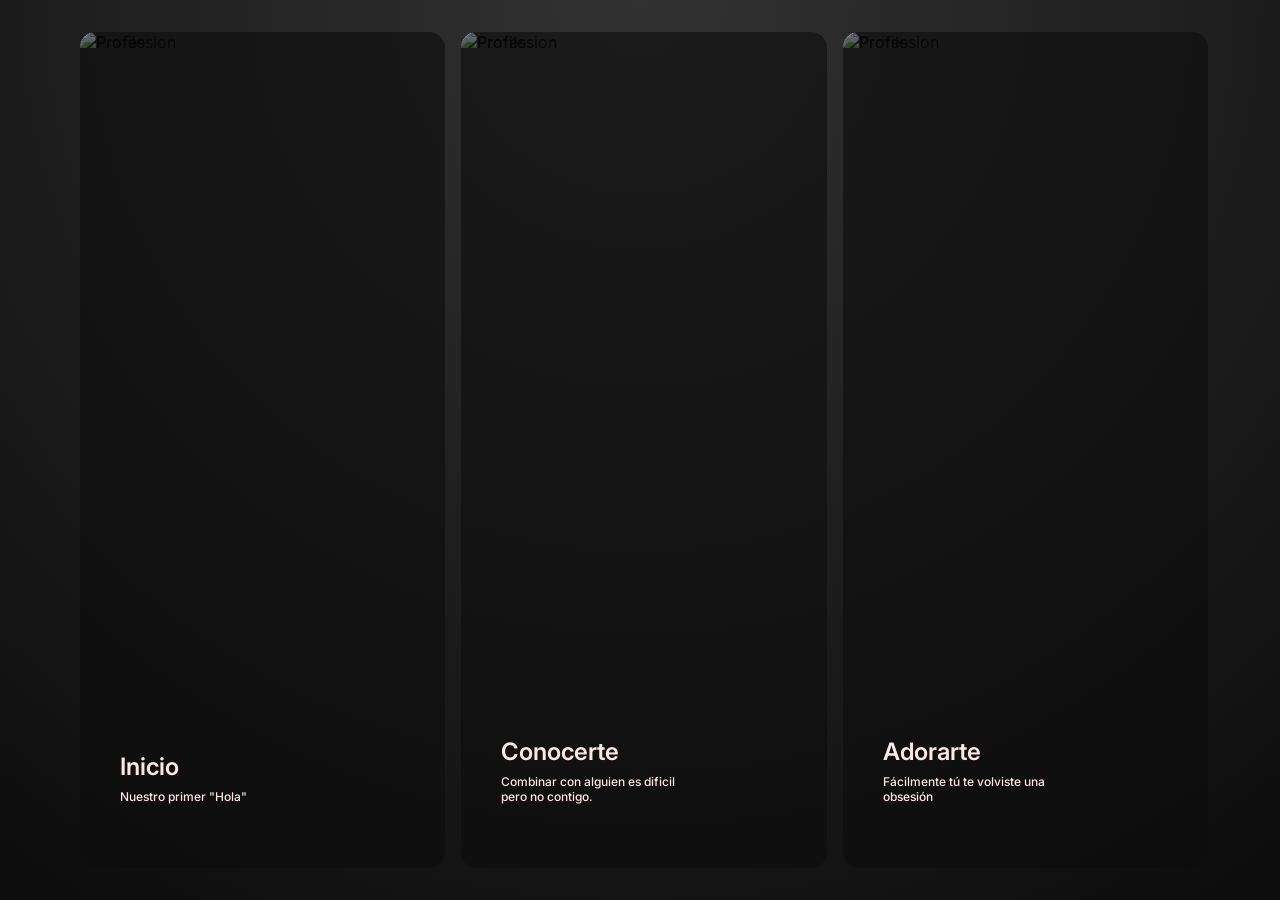
==== index.html @ e33fe524 "Agregado de archivos y directorios para el sitio web de amor y romance" ====
<!DOCTYPE html>
<html lang="es">
  <head>
    <meta charset="UTF-8" />
    <meta name="viewport" content="width=device-width, initial-scale=1.0" />
    <title>Mi Amor</title>
    <link rel="stylesheet" href="/Assets/css/home.css" />
  </head>
  <body>
    <section class="container">
      <div class="category_container">
        <div class="content" onclick="redirect(1)">
          <img
            src="assets/img/img1.jpg"
            class="professio_image"
            alt="Profession"
          />
          <img src="assets/img/Img2.jpg" class="profile_image" alt="Profile" />
          <div class="profile_detail">
            <span>Inicio</span>
            <p>Nuestro primer "Hola"</p>
          </div>

          <div class="wrapper">
            <div class="profile_quote">
              <p>
                Que simple es iniciar una conversación, pero que complicado es
                mantenerla.
              </p>
              <hr style="margin: 5px 0" />
              <p>
                Ahora que ya nos conocemos, ¿Qué te parece si nos tomamos un
                café?
              </p>
            </div>
          </div>
        </div>
        <div class="content" onclick="redirect(2)">
          <img
            src="assets/img/Img3.jpg"
            class="profession_image"
            alt="Profession"
          />
          <img src="assets/img/Img4.jpg" class="profile_image" alt="Profile" />
          <div class="profile_detail">
            <span>Conocerte</span>
            <p>Combinar con alguien es dificil pero no contigo.</p>
          </div>
          <div class="wrapper">
            <div class="profile_quote">
              <p>Después de todo, la vida es un juego de azar, ¿No crees?</p>
              <hr style="margin: 5px 0" />
              <p>
                ¿Qué te parece si jugamos a conocernos? ¿Qué te parece si
                jugamos a ser felices?
              </p>
            </div>
          </div>
        </div>
        <div class="content" onclick="redirect(3)">
          <img
            src="assets/img/Img5.jpg"
            class="profession_image"
            alt="Profession"
          />
          <img src="assets/img/Img8.jpg" class="profile_image" alt="Profile" />
          <div class="profile_detail">
            <span>Adorarte</span>
            <p>Fácilmente tú te volviste una obsesión</p>
          </div>
          <div class="wrapper">
            <div class="profile_quote">
              <p>
                No sé si es amor, pero lo que siento por ti es algo que nunca
                pensé volver a sentir.
              </p>
              <hr style="margin: 5px 0" />
              <p>
                ¿Qué te parece si nos volvemos adictos a la felicidad? ¿Qué te
                parece si nos volvemos adictos a nosotros?
              </p>
            </div>
          </div>
        </div>
      </div>
    </section>
  </body>
  <script src="/Assets/js/home.js"></script>
</html>
---- Assets/css/home.css ----
@import url("https://fonts.googleapis.com/css2?family=Inter:wght@100..900&display=swap");
* {
  padding: 0;
  margin: 0;
  box-sizing: border-box;
}

body {
  font-family: "Inter", sans-serif;
}

:root {
  --light: #ffe6e6;
  --dark: #0c0c0c;
}

.container {
  --bg-color: radial-gradient(
    circle at 50% 0%,
    rgba(50, 50, 50, 1) 0%,
    rgba(12, 12, 12, 1) 100%
  );
  overflow: clip;
  position: relative;
  display: flex;
  justify-content: center;
  align-items: center;
  padding: 2rem 5rem;
  width: 100%;
  height: 100dvh;
  background-image: var(--bg-color);
}

.category_container {
  --gap: 0.5rem;
  display: flex;
  justify-content: space-between;
  align-items: center;
  flex-wrap: nowrap;
  gap: calc(var(--gap) * 2);
  width: 100%;
  height: 100%;
}

.content {
  --active: 0;
  cursor: pointer;
  overflow: clip;
  position: relative;
  z-index: 10;
  display: flex;
  flex-direction: column;
  justify-content: flex-end;
  gap: 1.5rem;
  padding: 2.5rem;
  width: calc((100% / 3) - var(--gap));
  height: 100%;
  border-radius: 1rem;
  transition: width 0.5s ease-in-out;
}

.content:hover {
  --active: 1;
  width: calc(70% - var(--gap));
}

.content::before {
  content: "";
  position: absolute;
  z-index: -10;
  top: 0;
  left: 0;
  width: 100%;
  height: 100%;
  background-color: var(--dark);
  opacity: 0.6;
}

.content img {
  position: absolute;
  z-index: -20;
  top: 0;
  left: 0;
  width: 100%;
  height: 100%;
  -o-object-fit: cover;
  object-fit: cover;
  -o-object-position: center;
  object-position: center;
}

.content video {
  position: absolute;
  z-index: -20;
  top: 0;
  left: 0;
  width: 100%;
  height: 100%;
  -o-object-fit: cover;
  object-fit: cover;
  -o-object-position: center;
  object-position: center;
}

.content .profile_image {
  opacity: calc(1 - var(--active));
  transition: opacity 0.3s ease-in-out;
}

.content .profile_video {
  opacity: var(--active);
  transition: opacity 0.3s ease-in-out;
}

.profile_detail {
  display: flex;
  flex-direction: column;
  gap: 0.5rem;
  width: 12rem;
  transition: transform 0.5s cubic-bezier(0.23, 0.93, 0.77, 1) 0.01s;
}

.profile_detail span {
  font-size: 1.5rem;
  font-weight: 600;
  color: var(--light);
  text-wrap: nowrap;
}

.profile_detail p {
  font-size: 0.75rem;
  font-weight: 500;
  color: var(--light);
}

.profile_quote {
  width: 22rem;
  transform: translate(0, calc((1 - var(--active)) * (100% + 2.5rem)));
}

.profile_quote p {
  font-size: 1.5rem;
  font-weight: 600;
  color: var(--light);
  transform: translate(0, calc((1 - var(--active)) * (100% + 2.5rem)));
  transition: transform 0.5s cubic-bezier(0.23, 0.93, 0.77, 1) 0.1s;
}

.wrapper {
  display: grid;
  grid-template-rows: 0fr;
  overflow: hidden;
  transition: grid-template-rows 0.5s cubic-bezier(0.23, 0.93, 0.77, 1) 0.01s;
  transition: grid-template-rows 0.5s cubic-bezier(0.23, 0.93, 0.77, 1) 0.01s,
    -ms-grid-rows 0.5s cubic-bezier(0.23, 0.93, 0.77, 1) 0.01s;
}

.profile_quote {
  min-height: 0;
  transform: translateY(50%);
  opacity: 0;
  transition: opacity 0.8s ease-in-out,
    transform 0.8s cubic-bezier(0.23, 0.93, 0.77, 1) 0.01s;
}

.content:hover .wrapper {
  grid-template-rows: 1fr;
}

.content:hover .profile_quote {
  transform: none;
  opacity: 1;
}

dialog {
  position: absolute;
  z-index: 1;
  background: none;
  color: white;
  border: 0;
  font-size: 0.8rem;
  padding: 0.5em;
}

dialog a {
  color: whitesmoke;
}
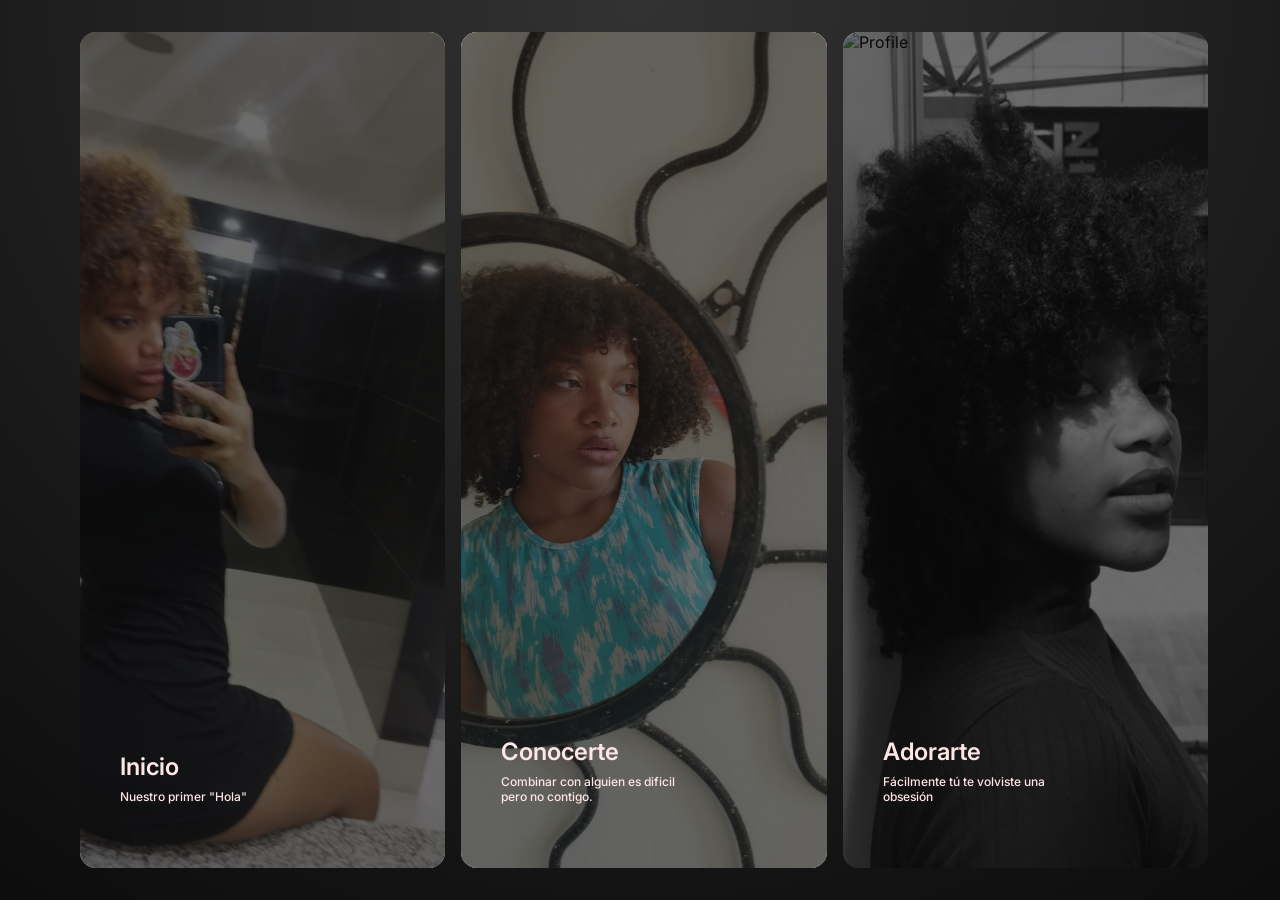
==== commit b8501ff6: "Cambios finales" ====
--- a/index.html
+++ b/index.html
@@ -1,89 +1,80 @@
 <!DOCTYPE html>
 <html lang="es">
-  <head>
-    <meta charset="UTF-8" />
-    <meta name="viewport" content="width=device-width, initial-scale=1.0" />
-    <title>Mi Amor</title>
-    <link rel="stylesheet" href="/Assets/css/home.css" />
-  </head>
-  <body>
-    <section class="container">
-      <div class="category_container">
-        <div class="content" onclick="redirect(1)">
-          <img
-            src="assets/img/img1.jpg"
-            class="professio_image"
-            alt="Profession"
-          />
-          <img src="assets/img/Img2.jpg" class="profile_image" alt="Profile" />
-          <div class="profile_detail">
-            <span>Inicio</span>
-            <p>Nuestro primer "Hola"</p>
-          </div>
 
-          <div class="wrapper">
-            <div class="profile_quote">
-              <p>
-                Que simple es iniciar una conversación, pero que complicado es
-                mantenerla.
-              </p>
-              <hr style="margin: 5px 0" />
-              <p>
-                Ahora que ya nos conocemos, ¿Qué te parece si nos tomamos un
-                café?
-              </p>
-            </div>
-          </div>
+<head>
+  <meta charset="UTF-8" />
+  <meta name="viewport" content="width=device-width, initial-scale=1.0" />
+  <title>Mi Amor</title>
+  <link rel="stylesheet" href="./Assets/css/home.css" />
+</head>
+
+<body>
+  <section class="container">
+    <div class="category_container">
+      <div class="content" onclick="redirect(1)">
+        <img src="Assets/img/img1.jpg" class="professio_image" alt="Profession" />
+        <img src="Assets/img/Img2.jpg" class="profile_image" alt="Profile" />
+        <div class="profile_detail">
+          <span>Inicio</span>
+          <p>Nuestro primer "Hola"</p>
         </div>
-        <div class="content" onclick="redirect(2)">
-          <img
-            src="assets/img/Img3.jpg"
-            class="profession_image"
-            alt="Profession"
-          />
-          <img src="assets/img/Img4.jpg" class="profile_image" alt="Profile" />
-          <div class="profile_detail">
-            <span>Conocerte</span>
-            <p>Combinar con alguien es dificil pero no contigo.</p>
-          </div>
-          <div class="wrapper">
-            <div class="profile_quote">
-              <p>Después de todo, la vida es un juego de azar, ¿No crees?</p>
-              <hr style="margin: 5px 0" />
-              <p>
-                ¿Qué te parece si jugamos a conocernos? ¿Qué te parece si
-                jugamos a ser felices?
-              </p>
-            </div>
-          </div>
-        </div>
-        <div class="content" onclick="redirect(3)">
-          <img
-            src="assets/img/Img5.jpg"
-            class="profession_image"
-            alt="Profession"
-          />
-          <img src="assets/img/Img8.jpg" class="profile_image" alt="Profile" />
-          <div class="profile_detail">
-            <span>Adorarte</span>
-            <p>Fácilmente tú te volviste una obsesión</p>
-          </div>
-          <div class="wrapper">
-            <div class="profile_quote">
-              <p>
-                No sé si es amor, pero lo que siento por ti es algo que nunca
-                pensé volver a sentir.
-              </p>
-              <hr style="margin: 5px 0" />
-              <p>
-                ¿Qué te parece si nos volvemos adictos a la felicidad? ¿Qué te
-                parece si nos volvemos adictos a nosotros?
-              </p>
-            </div>
+
+        <div class="wrapper">
+          <div class="profile_quote">
+            <p>
+              Que simple es iniciar una conversación, pero que complicado es
+              mantenerla.
+            </p>
+            <hr style="margin: 5px 0" />
+            <p>
+              Ahora que ya nos conocemos, ¿Qué te parece si nos tomamos un
+              café?
+            </p>
           </div>
         </div>
       </div>
-    </section>
-  </body>
-  <script src="/Assets/js/home.js"></script>
-</html>
+      <div class="content" onclick="redirect(2)">
+        <img src="Assets/img/Img3.jpg" class="profession_image" alt="Profession" />
+        <img src="Assets/img/Img4.jpg" class="profile_image" alt="Profile" />
+        <div class="profile_detail">
+          <span>Conocerte</span>
+          <p>Combinar con alguien es dificil pero no contigo.</p>
+        </div>
+        <div class="wrapper">
+          <div class="profile_quote">
+            <p>Después de todo, la vida es un juego de azar, ¿No crees?</p>
+            <hr style="margin: 5px 0" />
+            <p>
+              ¿Qué te parece si jugamos a conocernos? ¿Qué te parece si
+              jugamos a ser felices?
+            </p>
+          </div>
+        </div>
+      </div>
+      <div class="content" onclick="redirect(3)">
+        <img src="Assets/img/Img5.jpg" class="profession_image" alt="Profession" />
+        <img src="Assets/img/Img8.jpg" class="profile_image" alt="Profile" />
+        <div class="profile_detail">
+          <span>Adorarte</span>
+          <p>Fácilmente tú te volviste una obsesión</p>
+        </div>
+        <div class="wrapper">
+          <div class="profile_quote">
+            <p>
+              No sé si es amor, pero lo que siento por ti es algo que nunca
+              pensé volver a sentir.
+            </p>
+            <hr style="margin: 5px 0" />
+            <p>
+              ¿Qué te parece si nos volvemos adictos a la felicidad? ¿Qué te
+              parece si nos volvemos adictos a nosotros?
+            </p>
+          </div>
+        </div>
+      </div>
+    </div>
+  </section>
+</body>
+<script src="/Assets/js/home.js"></script>
+
+</html>
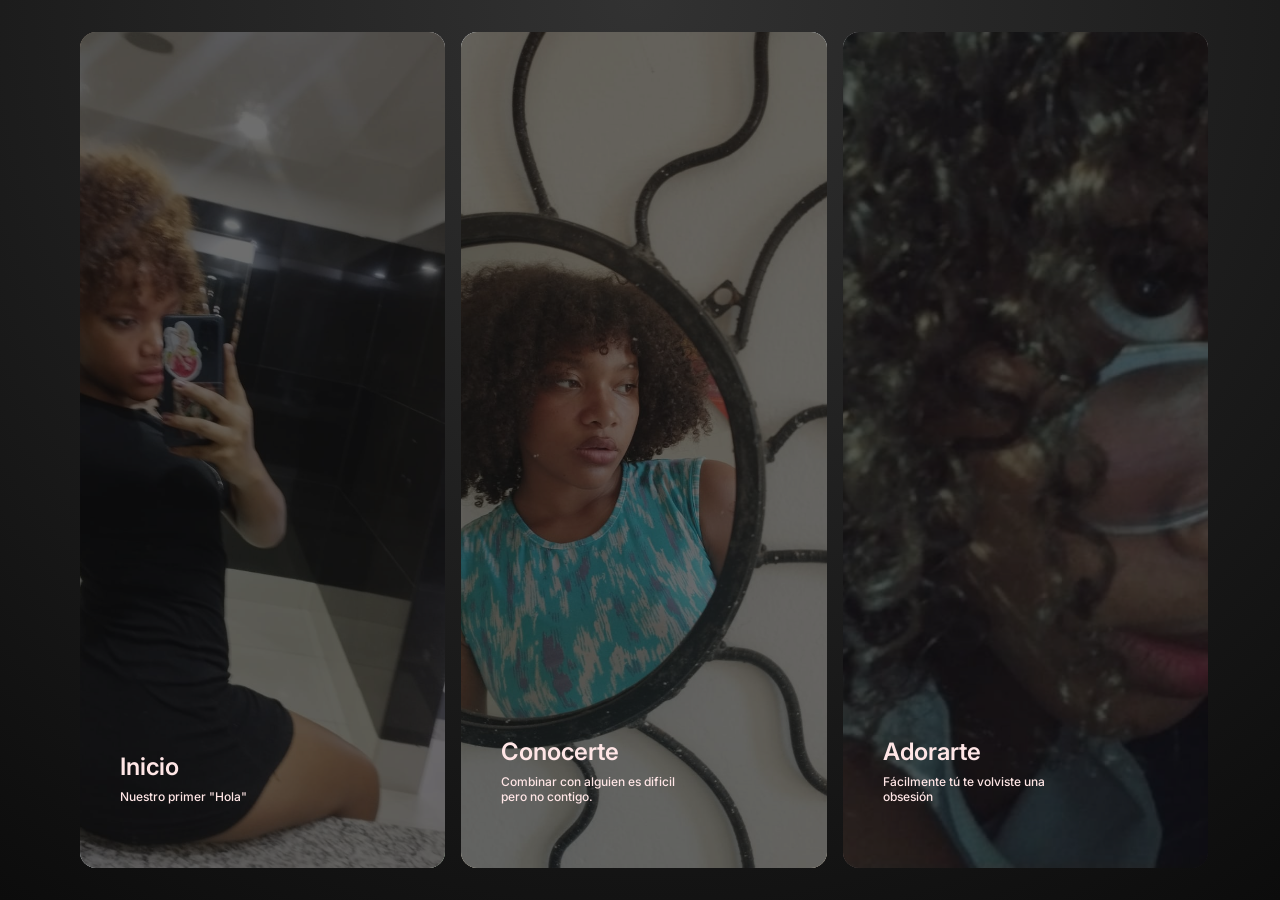
==== commit cce7b268: "Corregir rutas de imágenes y scripts en index.html" ====
--- a/index.html
+++ b/index.html
@@ -1,80 +1,94 @@
 <!DOCTYPE html>
 <html lang="es">
+  <head>
+    <meta charset="UTF-8" />
+    <meta name="viewport" content="width=device-width, initial-scale=1.0" />
+    <title>Mi Amor</title>
+    <link rel="stylesheet" href="./Assets/css/home.css" />
+  </head>
 
-<head>
-  <meta charset="UTF-8" />
-  <meta name="viewport" content="width=device-width, initial-scale=1.0" />
-  <title>Mi Amor</title>
-  <link rel="stylesheet" href="./Assets/css/home.css" />
-</head>
+  <body>
+    <section class="container">
+      <div class="category_container">
+        <div class="content" onclick="redirect(1)">
+          <img
+            src="Assets/img/img1.jpg"
+            class="professio_image"
+            alt="Profession"
+          />
+          <img src="Assets/img/Img2.jpg" class="profile_image" alt="Profile" />
+          <div class="profile_detail">
+            <span>Inicio</span>
+            <p>Nuestro primer "Hola"</p>
+          </div>
 
-<body>
-  <section class="container">
-    <div class="category_container">
-      <div class="content" onclick="redirect(1)">
-        <img src="Assets/img/img1.jpg" class="professio_image" alt="Profession" />
-        <img src="Assets/img/Img2.jpg" class="profile_image" alt="Profile" />
-        <div class="profile_detail">
-          <span>Inicio</span>
-          <p>Nuestro primer "Hola"</p>
+          <div class="wrapper">
+            <div class="profile_quote">
+              <p>
+                Que simple es iniciar una conversación, pero que complicado es
+                mantenerla.
+              </p>
+              <hr style="margin: 5px 0" />
+              <p>
+                Ahora que ya nos conocemos, ¿Qué te parece si nos tomamos un
+                café?
+              </p>
+            </div>
+          </div>
         </div>
-
-        <div class="wrapper">
-          <div class="profile_quote">
-            <p>
-              Que simple es iniciar una conversación, pero que complicado es
-              mantenerla.
-            </p>
-            <hr style="margin: 5px 0" />
-            <p>
-              Ahora que ya nos conocemos, ¿Qué te parece si nos tomamos un
-              café?
-            </p>
+        <div class="content" onclick="redirect(2)">
+          <img
+            src="Assets/img/Img3.jpg"
+            class="profession_image"
+            alt="Profession"
+          />
+          <img src="Assets/img/Img4.jpg" class="profile_image" alt="Profile" />
+          <div class="profile_detail">
+            <span>Conocerte</span>
+            <p>Combinar con alguien es dificil pero no contigo.</p>
+          </div>
+          <div class="wrapper">
+            <div class="profile_quote">
+              <p>Después de todo, la vida es un juego de azar, ¿No crees?</p>
+              <hr style="margin: 5px 0" />
+              <p>
+                ¿Qué te parece si jugamos a conocernos? ¿Qué te parece si
+                jugamos a ser felices?
+              </p>
+            </div>
+          </div>
+        </div>
+        <div class="content" onclick="redirect(3)">
+          <img
+            src="./Assets/img/Img5.jpg"
+            class="profession_image"
+            alt="Profession"
+          />
+          <img
+            src="./Assets/img/img8.jpg"
+            class="profile_image"
+            alt="Profile"
+          />
+          <div class="profile_detail">
+            <span>Adorarte</span>
+            <p>Fácilmente tú te volviste una obsesión</p>
+          </div>
+          <div class="wrapper">
+            <div class="profile_quote">
+              <p>
+                No sé si es amor, pero lo que siento por ti es algo que nunca
+                pensé volver a sentir.
+              </p>
+              <hr style="margin: 5px 0" />
+              <p>
+                ¿Qué te parece si nos volvemos adictos a la felicidad? ¿Qué te
+                parece si nos volvemos adictos a nosotros?
+              </p>
+            </div>
           </div>
         </div>
       </div>
-      <div class="content" onclick="redirect(2)">
-        <img src="Assets/img/Img3.jpg" class="profession_image" alt="Profession" />
-        <img src="Assets/img/Img4.jpg" class="profile_image" alt="Profile" />
-        <div class="profile_detail">
-          <span>Conocerte</span>
-          <p>Combinar con alguien es dificil pero no contigo.</p>
-        </div>
-        <div class="wrapper">
-          <div class="profile_quote">
-            <p>Después de todo, la vida es un juego de azar, ¿No crees?</p>
-            <hr style="margin: 5px 0" />
-            <p>
-              ¿Qué te parece si jugamos a conocernos? ¿Qué te parece si
-              jugamos a ser felices?
-            </p>
-          </div>
-        </div>
-      </div>
-      <div class="content" onclick="redirect(3)">
-        <img src="Assets/img/Img5.jpg" class="profession_image" alt="Profession" />
-        <img src="Assets/img/Img8.jpg" class="profile_image" alt="Profile" />
-        <div class="profile_detail">
-          <span>Adorarte</span>
-          <p>Fácilmente tú te volviste una obsesión</p>
-        </div>
-        <div class="wrapper">
-          <div class="profile_quote">
-            <p>
-              No sé si es amor, pero lo que siento por ti es algo que nunca
-              pensé volver a sentir.
-            </p>
-            <hr style="margin: 5px 0" />
-            <p>
-              ¿Qué te parece si nos volvemos adictos a la felicidad? ¿Qué te
-              parece si nos volvemos adictos a nosotros?
-            </p>
-          </div>
-        </div>
-      </div>
-    </div>
-  </section>
-</body>
-<script src="/Assets/js/home.js"></script>
-
-</html>+    </section>
+  </body>
+  <script src="./Assets/Js/home.js"></script>
+</html>
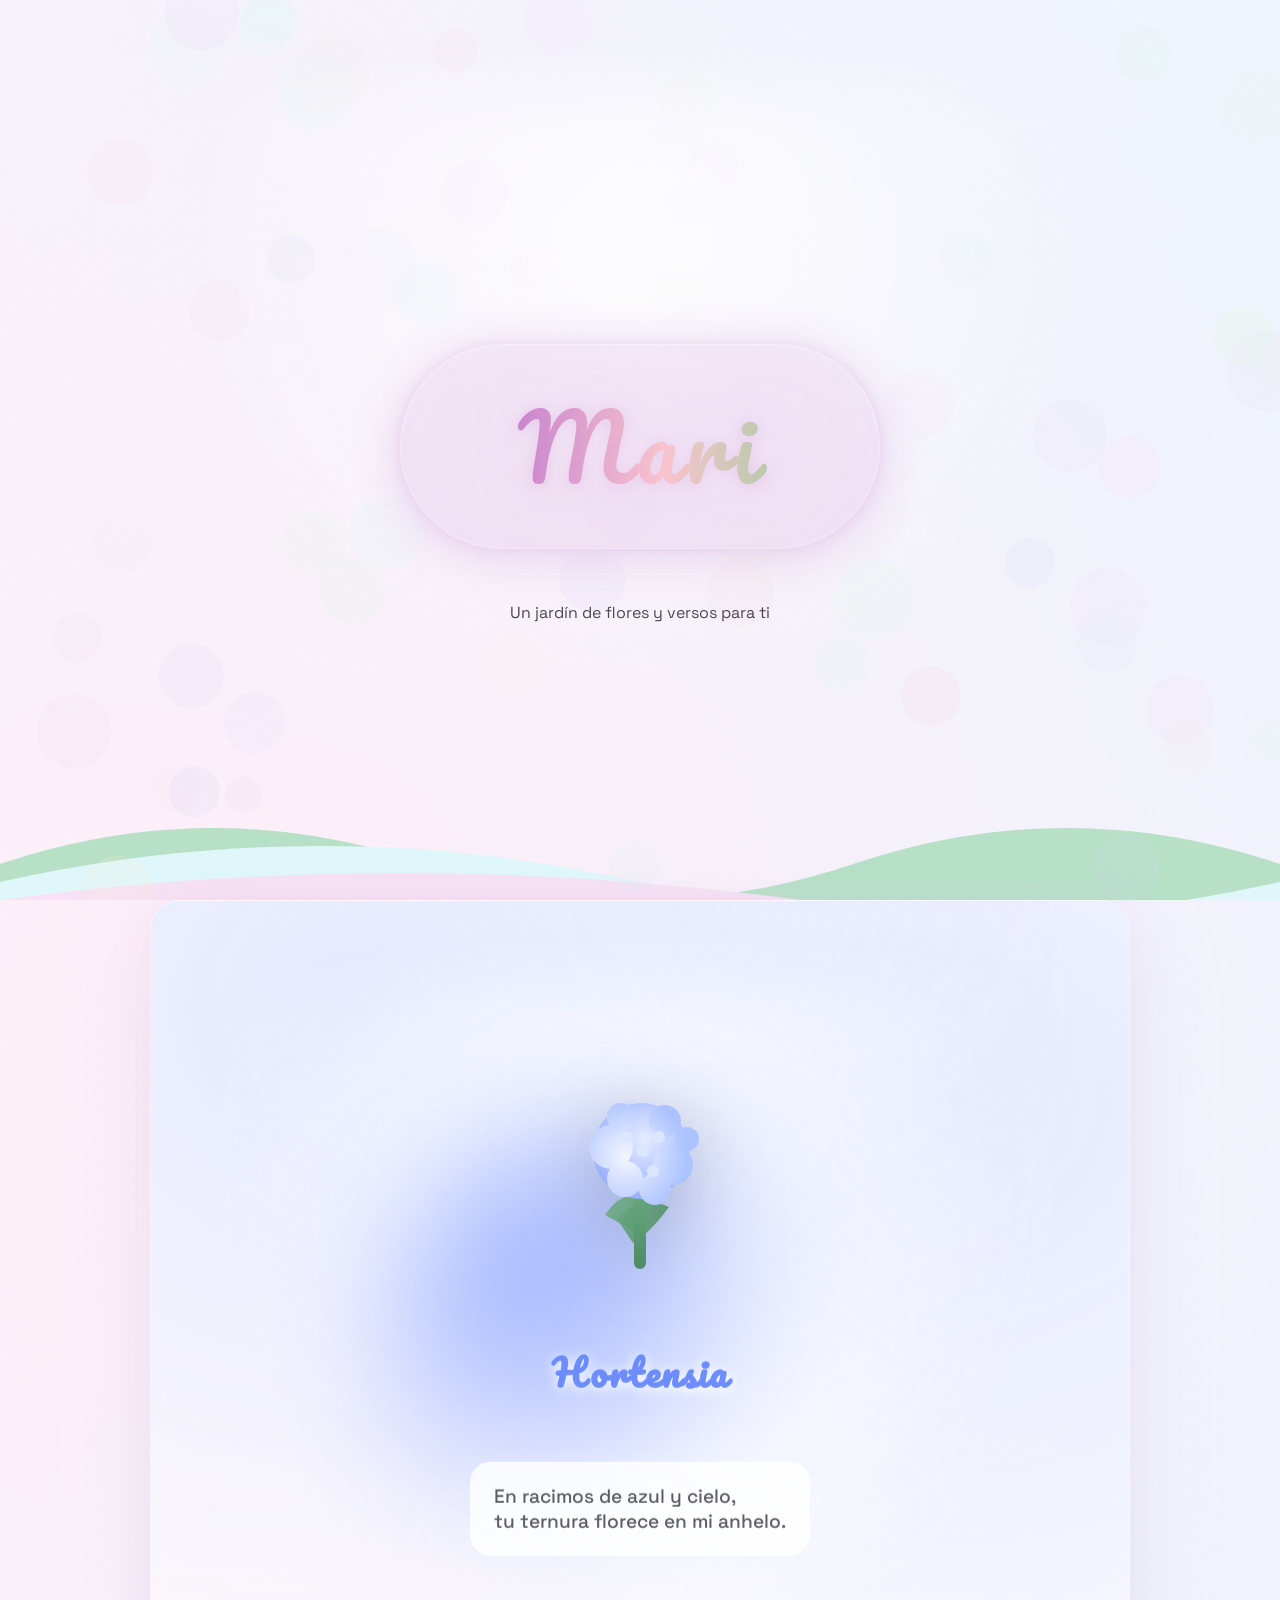
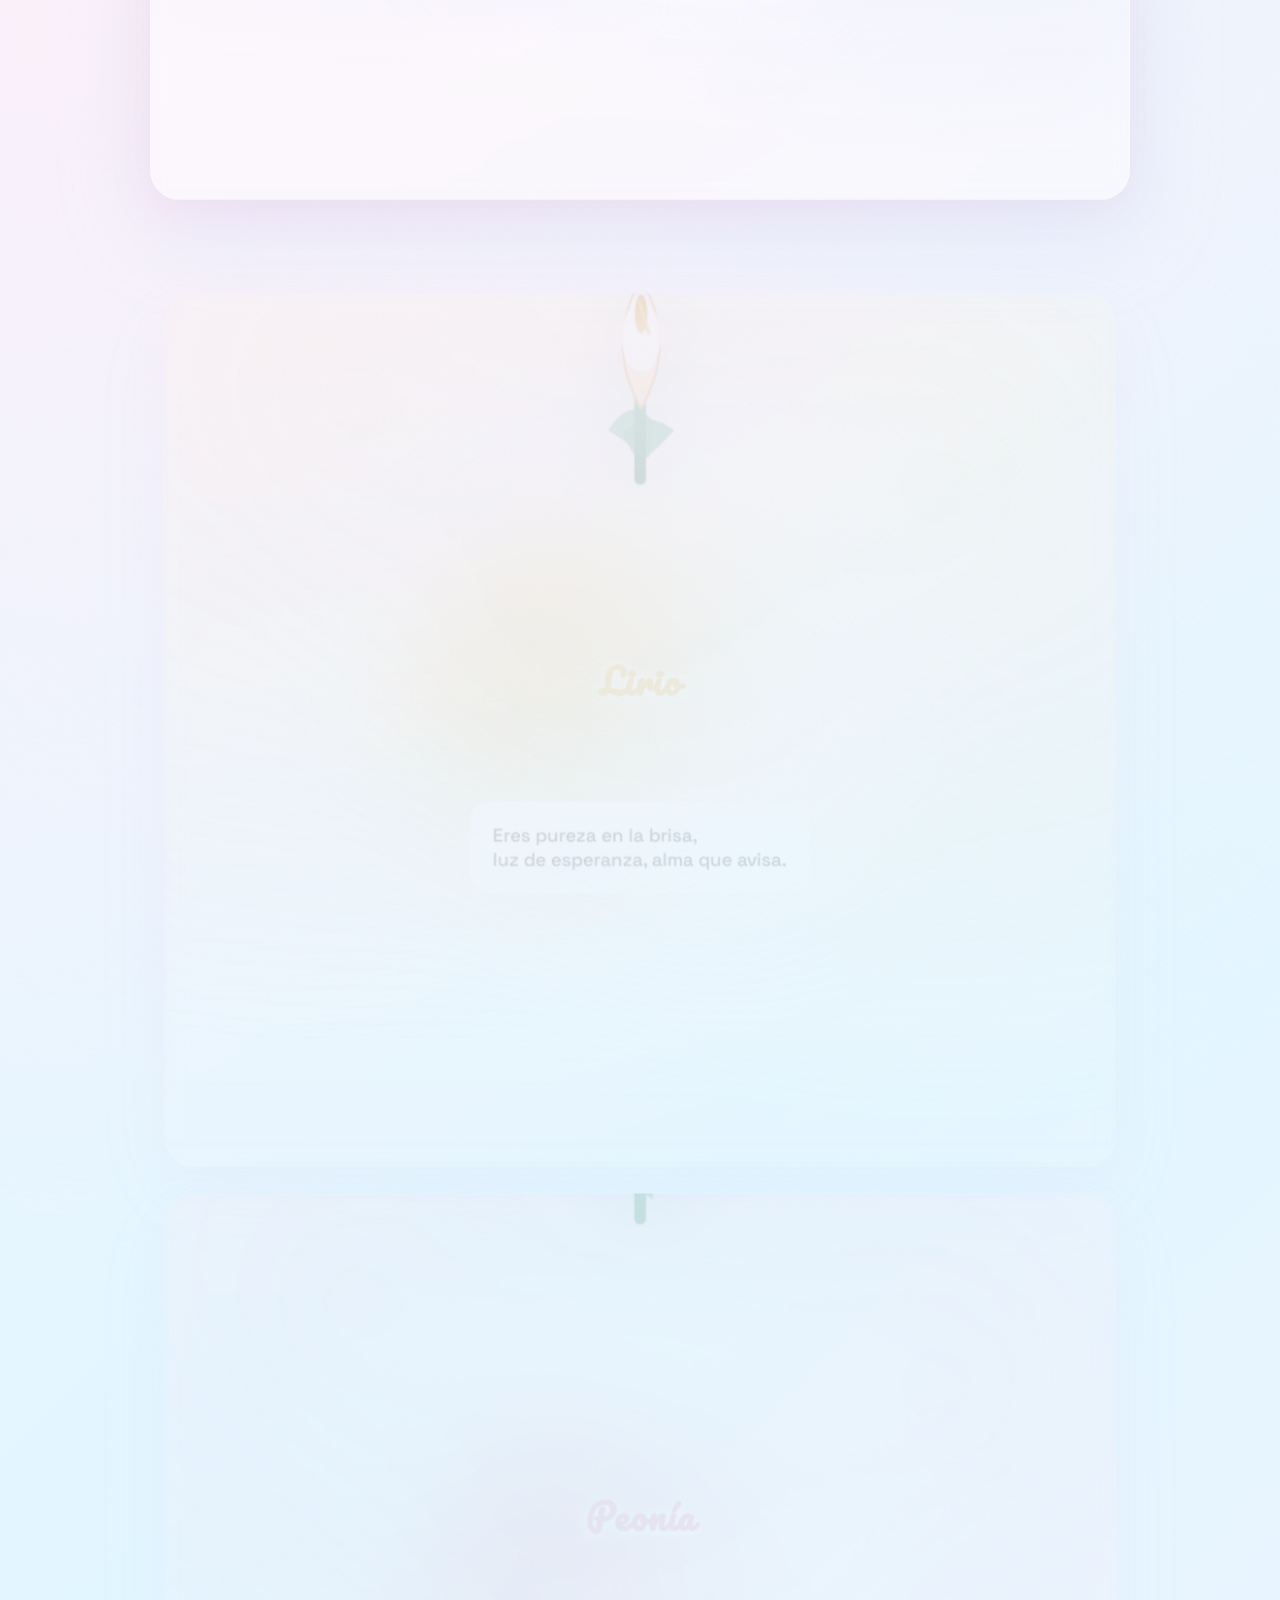
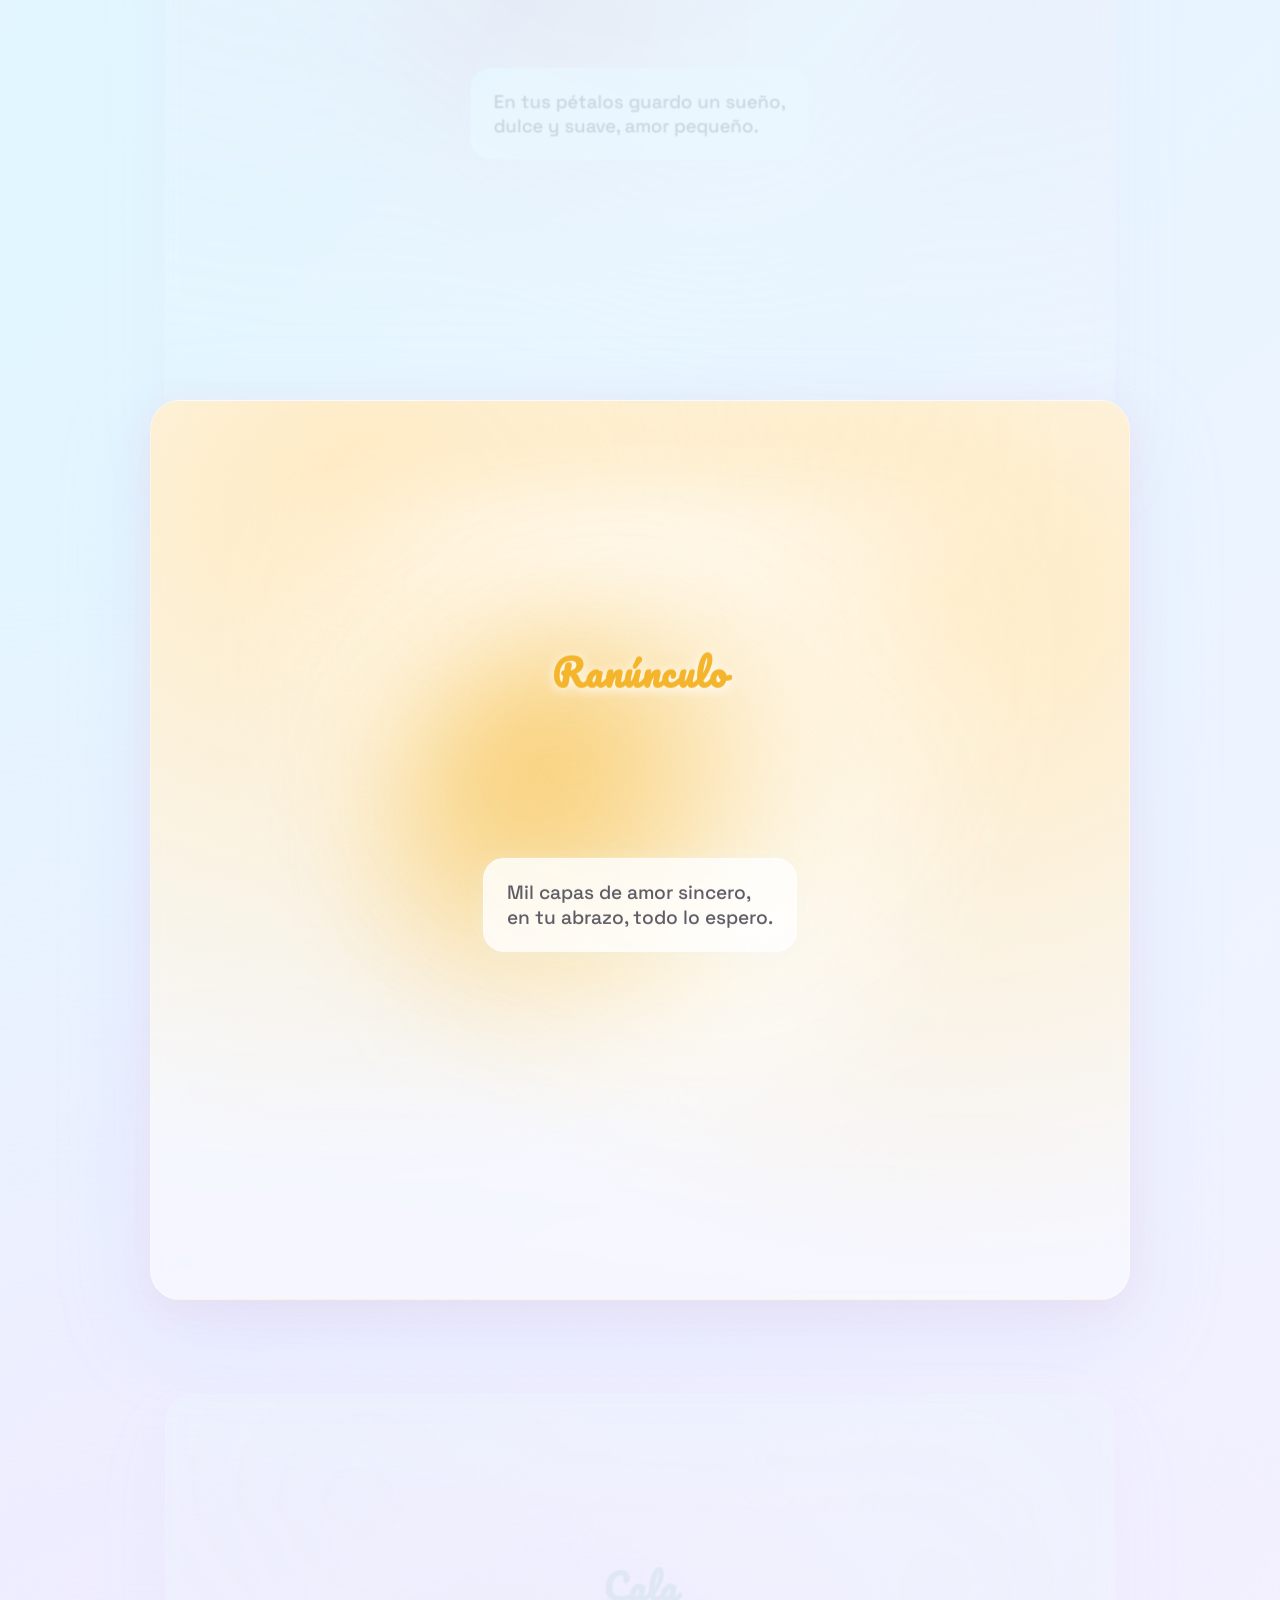
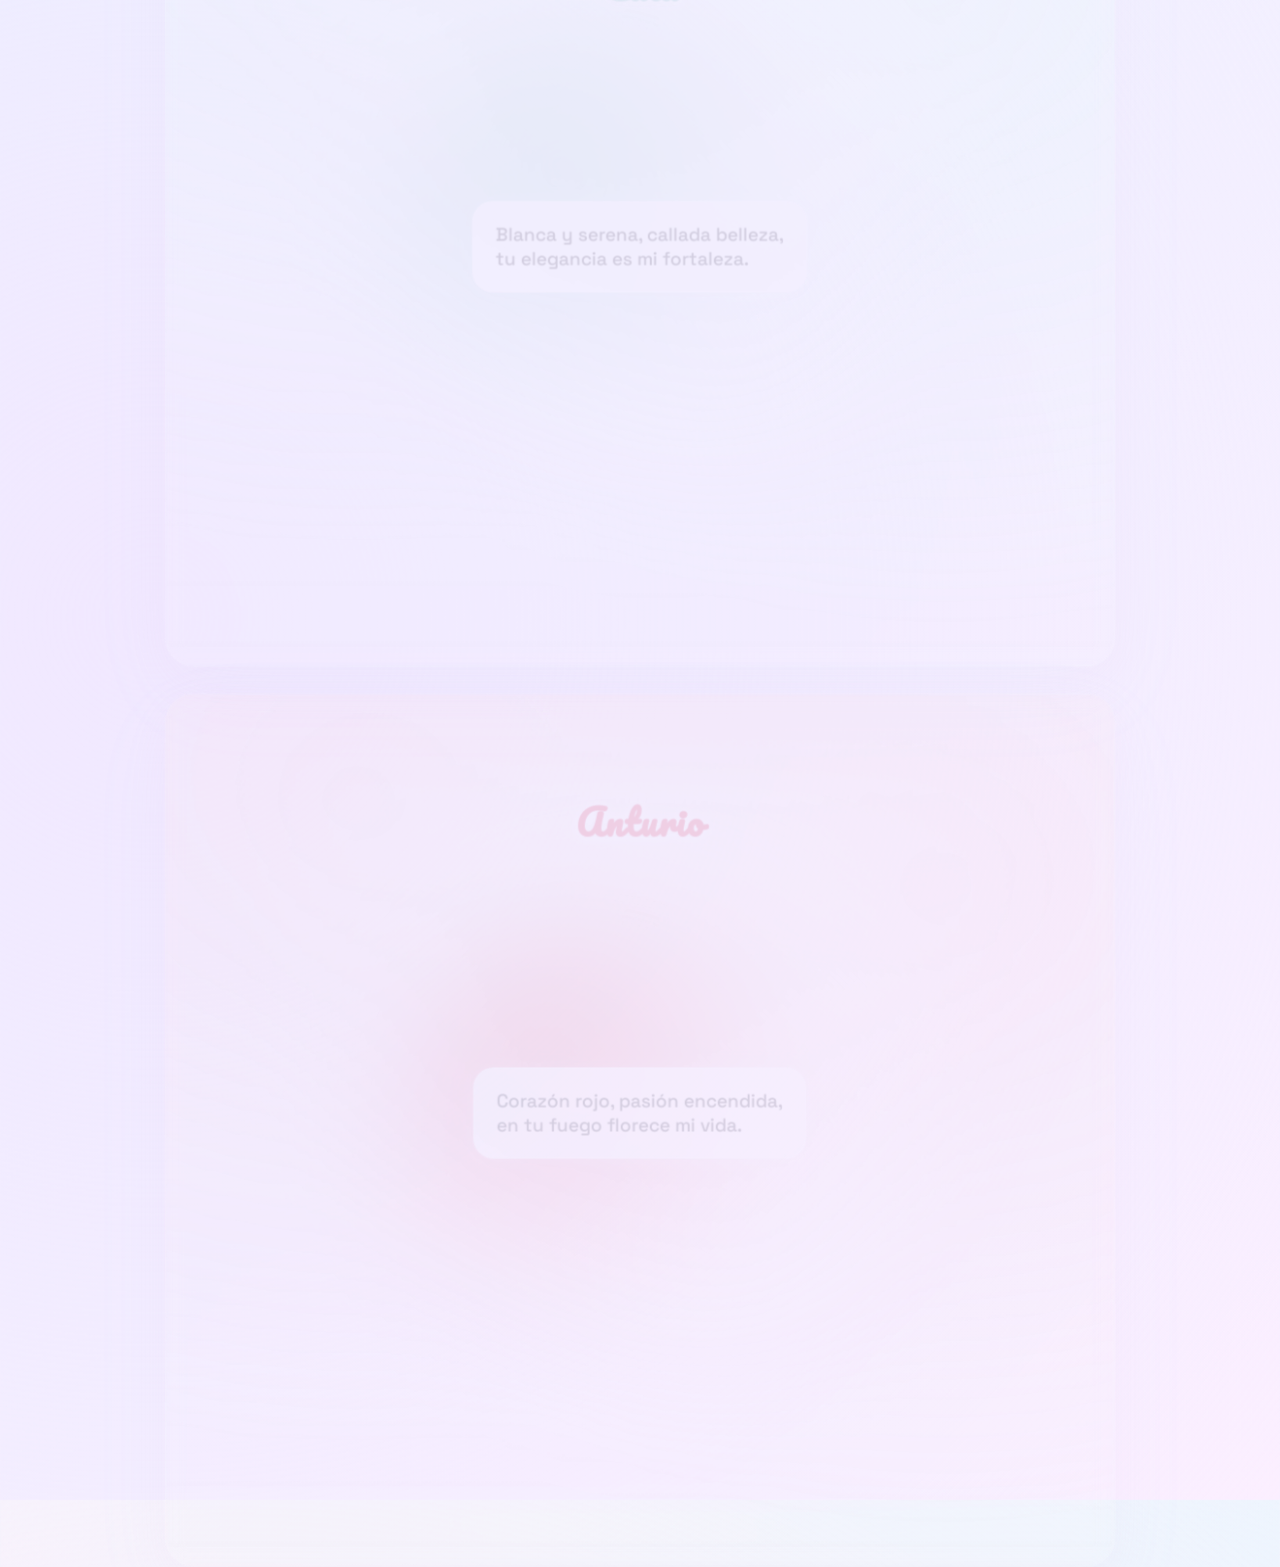
==== commit e7b3150c: "feat: agregar nueva página de inicio con secciones de flores animadas y efectos de parallax" ====
--- a/index.html
+++ b/index.html
@@ -1,94 +1,58 @@
 <!DOCTYPE html>
 <html lang="es">
-  <head>
-    <meta charset="UTF-8" />
-    <meta name="viewport" content="width=device-width, initial-scale=1.0" />
-    <title>Mi Amor</title>
-    <link rel="stylesheet" href="./Assets/css/home.css" />
-  </head>
-
-  <body>
-    <section class="container">
-      <div class="category_container">
-        <div class="content" onclick="redirect(1)">
-          <img
-            src="Assets/img/img1.jpg"
-            class="professio_image"
-            alt="Profession"
-          />
-          <img src="Assets/img/Img2.jpg" class="profile_image" alt="Profile" />
-          <div class="profile_detail">
-            <span>Inicio</span>
-            <p>Nuestro primer "Hola"</p>
-          </div>
-
-          <div class="wrapper">
-            <div class="profile_quote">
-              <p>
-                Que simple es iniciar una conversación, pero que complicado es
-                mantenerla.
-              </p>
-              <hr style="margin: 5px 0" />
-              <p>
-                Ahora que ya nos conocemos, ¿Qué te parece si nos tomamos un
-                café?
-              </p>
-            </div>
-          </div>
-        </div>
-        <div class="content" onclick="redirect(2)">
-          <img
-            src="Assets/img/Img3.jpg"
-            class="profession_image"
-            alt="Profession"
-          />
-          <img src="Assets/img/Img4.jpg" class="profile_image" alt="Profile" />
-          <div class="profile_detail">
-            <span>Conocerte</span>
-            <p>Combinar con alguien es dificil pero no contigo.</p>
-          </div>
-          <div class="wrapper">
-            <div class="profile_quote">
-              <p>Después de todo, la vida es un juego de azar, ¿No crees?</p>
-              <hr style="margin: 5px 0" />
-              <p>
-                ¿Qué te parece si jugamos a conocernos? ¿Qué te parece si
-                jugamos a ser felices?
-              </p>
-            </div>
-          </div>
-        </div>
-        <div class="content" onclick="redirect(3)">
-          <img
-            src="./Assets/img/Img5.jpg"
-            class="profession_image"
-            alt="Profession"
-          />
-          <img
-            src="./Assets/img/img8.jpg"
-            class="profile_image"
-            alt="Profile"
-          />
-          <div class="profile_detail">
-            <span>Adorarte</span>
-            <p>Fácilmente tú te volviste una obsesión</p>
-          </div>
-          <div class="wrapper">
-            <div class="profile_quote">
-              <p>
-                No sé si es amor, pero lo que siento por ti es algo que nunca
-                pensé volver a sentir.
-              </p>
-              <hr style="margin: 5px 0" />
-              <p>
-                ¿Qué te parece si nos volvemos adictos a la felicidad? ¿Qué te
-                parece si nos volvemos adictos a nosotros?
-              </p>
-            </div>
-          </div>
-        </div>
-      </div>
-    </section>
-  </body>
-  <script src="./Assets/Js/home.js"></script>
+<head>
+    <meta charset="UTF-8">
+    <meta name="viewport" content="width=device-width, initial-scale=1.0">
+    <title>Mari</title>
+    <link rel="stylesheet" href="../Assets/css/style.css">
+    <link href="https://fonts.googleapis.com/css2?family=Pacifico&family=Space+Grotesk:wght@400;500;600&display=swap" rel="stylesheet">
+</head>
+<body>
+    <main id="parallax-main">
+        <section class="parallax-section hero">
+            <h1 class="main-title"><span class="main-title-bg">Mari</span></h1>
+            <p class="main-sub">Un jardín de flores y versos para ti</p>
+        </section>
+        <section class="parallax-section flower-section" data-flower="hortensia">
+            <span class="flower-blob" aria-hidden="true"></span>
+            <div class="flower-parallax" id="flower-hortensia" data-parallax="0.22"></div>
+            <h2 data-parallax="0.08">Hortensia</h2>
+            <p data-parallax="0.04">En racimos de azul y cielo,<br>tu ternura florece en mi anhelo.</p>
+        </section>
+        <section class="parallax-section flower-section" data-flower="lirio">
+            <span class="flower-blob" aria-hidden="true"></span>
+            <div class="flower-parallax" id="flower-lirio" data-parallax="0.22"></div>
+            <h2 data-parallax="0.08">Lirio</h2>
+            <p data-parallax="0.04">Eres pureza en la brisa,<br>luz de esperanza, alma que avisa.</p>
+        </section>
+        <section class="parallax-section flower-section" data-flower="peonia">
+            <span class="flower-blob" aria-hidden="true"></span>
+            <div class="flower-parallax" id="flower-peonia" data-parallax="0.22"></div>
+            <h2 data-parallax="0.08">Peonía</h2>
+            <p data-parallax="0.04">En tus pétalos guardo un sueño,<br>dulce y suave, amor pequeño.</p>
+        </section>
+        <section class="parallax-section flower-section" data-flower="ranunculo">
+            <span class="flower-blob" aria-hidden="true"></span>
+            <div class="flower-parallax" id="flower-ranunculo" data-parallax="0.22"></div>
+            <h2 data-parallax="0.08">Ranúnculo</h2>
+            <p data-parallax="0.04">Mil capas de amor sincero,<br>en tu abrazo, todo lo espero.</p>
+        </section>
+        <section class="parallax-section flower-section" data-flower="cala">
+            <span class="flower-blob" aria-hidden="true"></span>
+            <div class="flower-parallax" id="flower-cala" data-parallax="0.22"></div>
+            <h2 data-parallax="0.08">Cala</h2>
+            <p data-parallax="0.04">Blanca y serena, callada belleza,<br>tu elegancia es mi fortaleza.</p>
+        </section>
+        <section class="parallax-section flower-section" data-flower="anturio">
+            <span class="flower-blob" aria-hidden="true"></span>
+            <div class="flower-parallax" id="flower-anturio" data-parallax="0.22"></div>
+            <h2 data-parallax="0.08">Anturio</h2>
+            <p data-parallax="0.04">Corazón rojo, pasión encendida,<br>en tu fuego florece mi vida.</p>
+        </section>
+    </main>
+    <script src="../Assets/Js/bg-decor.js"></script>
+    <script src="../Assets/Js/hills-bg.js"></script>
+    <script src="../Assets/Js/flowers-parallax.js"></script>
+    <script src="../Assets/Js/parallax.js"></script>
+</body>
 </html>
--- a/Assets/css/style.css
+++ b/Assets/css/style.css
@@ -0,0 +1,252 @@
+:root {
+    --ink: #2d2a32;
+    --muted: #5d5b65;
+    --card: rgba(255, 255, 255, 0.58);
+    --stroke: rgba(255, 255, 255, 0.35);
+}
+
+* {
+    box-sizing: border-box;
+}
+
+body {
+    margin: 0;
+    padding: 0;
+    min-height: 100vh;
+    background:
+        radial-gradient(circle at 18% 18%, #ffeef7 0, transparent 34%),
+        radial-gradient(circle at 80% 12%, #e8f6ff 0, transparent 32%),
+        radial-gradient(circle at 12% 86%, #f1e8ff 0, transparent 30%),
+        linear-gradient(135deg, #f8f4ff 0%, #e1f6ff 45%, #fdf0ff 100%);
+    font-family: 'Space Grotesk', 'Segoe UI', Arial, sans-serif;
+    color: var(--ink);
+    overflow-x: hidden;
+}
+
+#bg-canvas {
+    position: fixed;
+    top: 0;
+    left: 0;
+    width: 100vw;
+    height: 100vh;
+    z-index: 0;
+    pointer-events: none;
+}
+
+#parallax-main {
+    width: 100%;
+    position: relative;
+    z-index: 2;
+}
+
+.parallax-section {
+    min-height: 100vh;
+    display: flex;
+    flex-direction: column;
+    align-items: center;
+    justify-content: center;
+    gap: 1.3rem;
+    padding: 6rem 1.5rem 4rem;
+    position: relative;
+    overflow: hidden;
+    isolation: isolate;
+}
+
+.parallax-section::before {
+    content: '';
+    position: absolute;
+    inset: 10% 8%;
+    background: radial-gradient(circle at 50% 20%, rgba(255, 255, 255, 0.8), transparent 60%);
+    filter: blur(30px);
+    z-index: 0;
+}
+
+.hero {
+    text-align: center;
+    gap: 1rem;
+}
+
+.main-title {
+    font-size: 5.6rem;
+    font-family: 'Pacifico', cursive;
+    font-weight: normal;
+    letter-spacing: 0.08em;
+    opacity: 0;
+    transform: translateY(40px);
+    animation: fadeInTitle 2.4s ease 0.6s forwards;
+    background: linear-gradient(90deg, #b45fc3 20%, #f7b6c2 55%, #7bc47f 90%);
+    -webkit-background-clip: text;
+    -webkit-text-fill-color: transparent;
+    background-clip: text;
+    filter: drop-shadow(0 4px 24px #ffffff) drop-shadow(0 2px 8px #b45fc3aa);
+    margin-bottom: 0.5em;
+}
+
+.main-title-bg {
+    background: rgba(255, 255, 255, 0.18);
+    border-radius: 1.5em;
+    padding: 0.25em 1.3em;
+    box-shadow: 0 2px 24px 0 #fff6, 0 1px 10px #b45fc333;
+    border: 1px solid rgba(255, 255, 255, 0.3);
+}
+
+@keyframes fadeInTitle {
+    to {
+        opacity: 1;
+        transform: translateY(0);
+    }
+}
+
+#flowers {
+    display: none;
+}
+
+.flower-section {
+    width: min(980px, 100%);
+    margin: 0 auto;
+    background:
+        radial-gradient(120% 120% at 20% 12%, var(--tone-soft, #eef4ff) 0%, transparent 62%),
+        radial-gradient(120% 120% at 82% 22%, var(--tone-soft, #ffeaf4) 0%, transparent 62%),
+        linear-gradient(180deg, rgba(255, 255, 255, 0.72), rgba(255, 255, 255, 0.44));
+    border-radius: 30px;
+    box-shadow: 0 30px 90px #b8d6ff44, 0 12px 40px #ffb6d044;
+    border: 1px solid var(--stroke);
+    backdrop-filter: blur(10px);
+    transition: transform 0.8s cubic-bezier(.4, 1.4, .6, 1), opacity 0.8s ease;
+    opacity: 0.2;
+    transform: translateY(80px) scale(0.97);
+}
+
+.flower-section.in-view {
+    opacity: 1;
+    transform: translateY(0) scale(1);
+    z-index: 2;
+}
+
+.flower-blob {
+    position: absolute;
+    inset: auto;
+    width: 58vw;
+    max-width: 520px;
+    aspect-ratio: 1;
+    border-radius: 999px;
+    background: radial-gradient(circle at 30% 30%, var(--tone, #7bc47f), transparent 55%), radial-gradient(circle at 72% 70%, rgba(255, 255, 255, 0.9), transparent 65%);
+    filter: blur(60px);
+    opacity: 0.7;
+    z-index: 0;
+}
+
+.flower-parallax {
+    width: 70vw;
+    max-width: 360px;
+    min-width: 200px;
+    margin: 0 auto 1rem auto;
+    display: flex;
+    align-items: flex-end;
+    justify-content: center;
+    min-height: 260px;
+    z-index: 2;
+    filter: drop-shadow(0 12px 35px rgba(0, 0, 0, 0.18));
+    will-change: transform;
+    transition: transform 0.35s ease, filter 0.35s ease;
+}
+
+.flower-section.in-view .flower-parallax {
+    filter: drop-shadow(0 22px 70px rgba(0, 0, 0, 0.18));
+}
+
+.flower-section h2 {
+    font-size: 2.3em;
+    color: var(--tone, #7bc47f);
+    margin-bottom: 0.2em;
+    margin-top: 0;
+    font-family: 'Pacifico', cursive;
+    letter-spacing: 0.04em;
+    text-shadow: 0 2px 12px #ffffff;
+    position: relative;
+    z-index: 2;
+}
+
+.flower-section p {
+    font-size: 1.2em;
+    color: var(--muted);
+    background: rgba(255, 255, 255, 0.82);
+    border-radius: 1.1em;
+    padding: 1.1em 1.2em;
+    box-shadow: 0 2px 18px #e0f7fa44;
+    max-width: 440px;
+    margin: 0 auto 1.5rem auto;
+    font-family: 'Space Grotesk', 'Segoe UI', Arial, sans-serif;
+    font-weight: 500;
+    border: 1px solid rgba(255, 255, 255, 0.5);
+    position: relative;
+    z-index: 2;
+}
+
+[data-parallax] {
+    will-change: transform;
+    transition: transform 0.25s ease-out;
+}
+
+[data-flower="hortensia"] { --tone: #6d8dff; --tone-soft: #e3e9ff; }
+[data-flower="lirio"] { --tone: #f0c266; --tone-soft: #fff4d9; }
+[data-flower="peonia"] { --tone: #f59db4; --tone-soft: #ffe4ed; }
+[data-flower="ranunculo"] { --tone: #f4b52c; --tone-soft: #ffeac2; }
+[data-flower="cala"] { --tone: #9bd6c9; --tone-soft: #e8fff7; }
+[data-flower="anturio"] { --tone: #eb5f7b; --tone-soft: #ffe1e7; }
+
+@media (max-width: 900px) {
+    .parallax-section {
+        padding: 5rem 1rem 3rem;
+    }
+    .main-title {
+        font-size: 4rem;
+    }
+    .flower-section {
+        border-radius: 24px;
+    }
+    .flower-parallax {
+        max-width: 300px;
+        min-height: 220px;
+    }
+}
+
+@media (max-width: 600px) {
+    .main-title {
+        font-size: 3rem;
+    }
+    .main-title-bg {
+        padding: 0.15em 0.9em;
+    }
+    .flower-parallax {
+        min-width: 150px;
+        min-height: 200px;
+        height: 32vh;
+    }
+    .flower-section h2 {
+        font-size: 1.5em;
+    }
+    .flower-section p {
+        font-size: 1em;
+        padding: 0.8em 0.9em;
+    }
+}
+
+.flower {
+    position: relative;
+    width: 120px;
+    height: 220px;
+    opacity: 0;
+    transform: scaleY(0.2);
+    animation: growFlower 2.5s cubic-bezier(.68, -0.55, .27, 1.55) forwards;
+    display: flex;
+    align-items: flex-end;
+    justify-content: center;
+}
+
+@keyframes growFlower {
+    to {
+        opacity: 1;
+        transform: scaleY(1);
+    }
+}
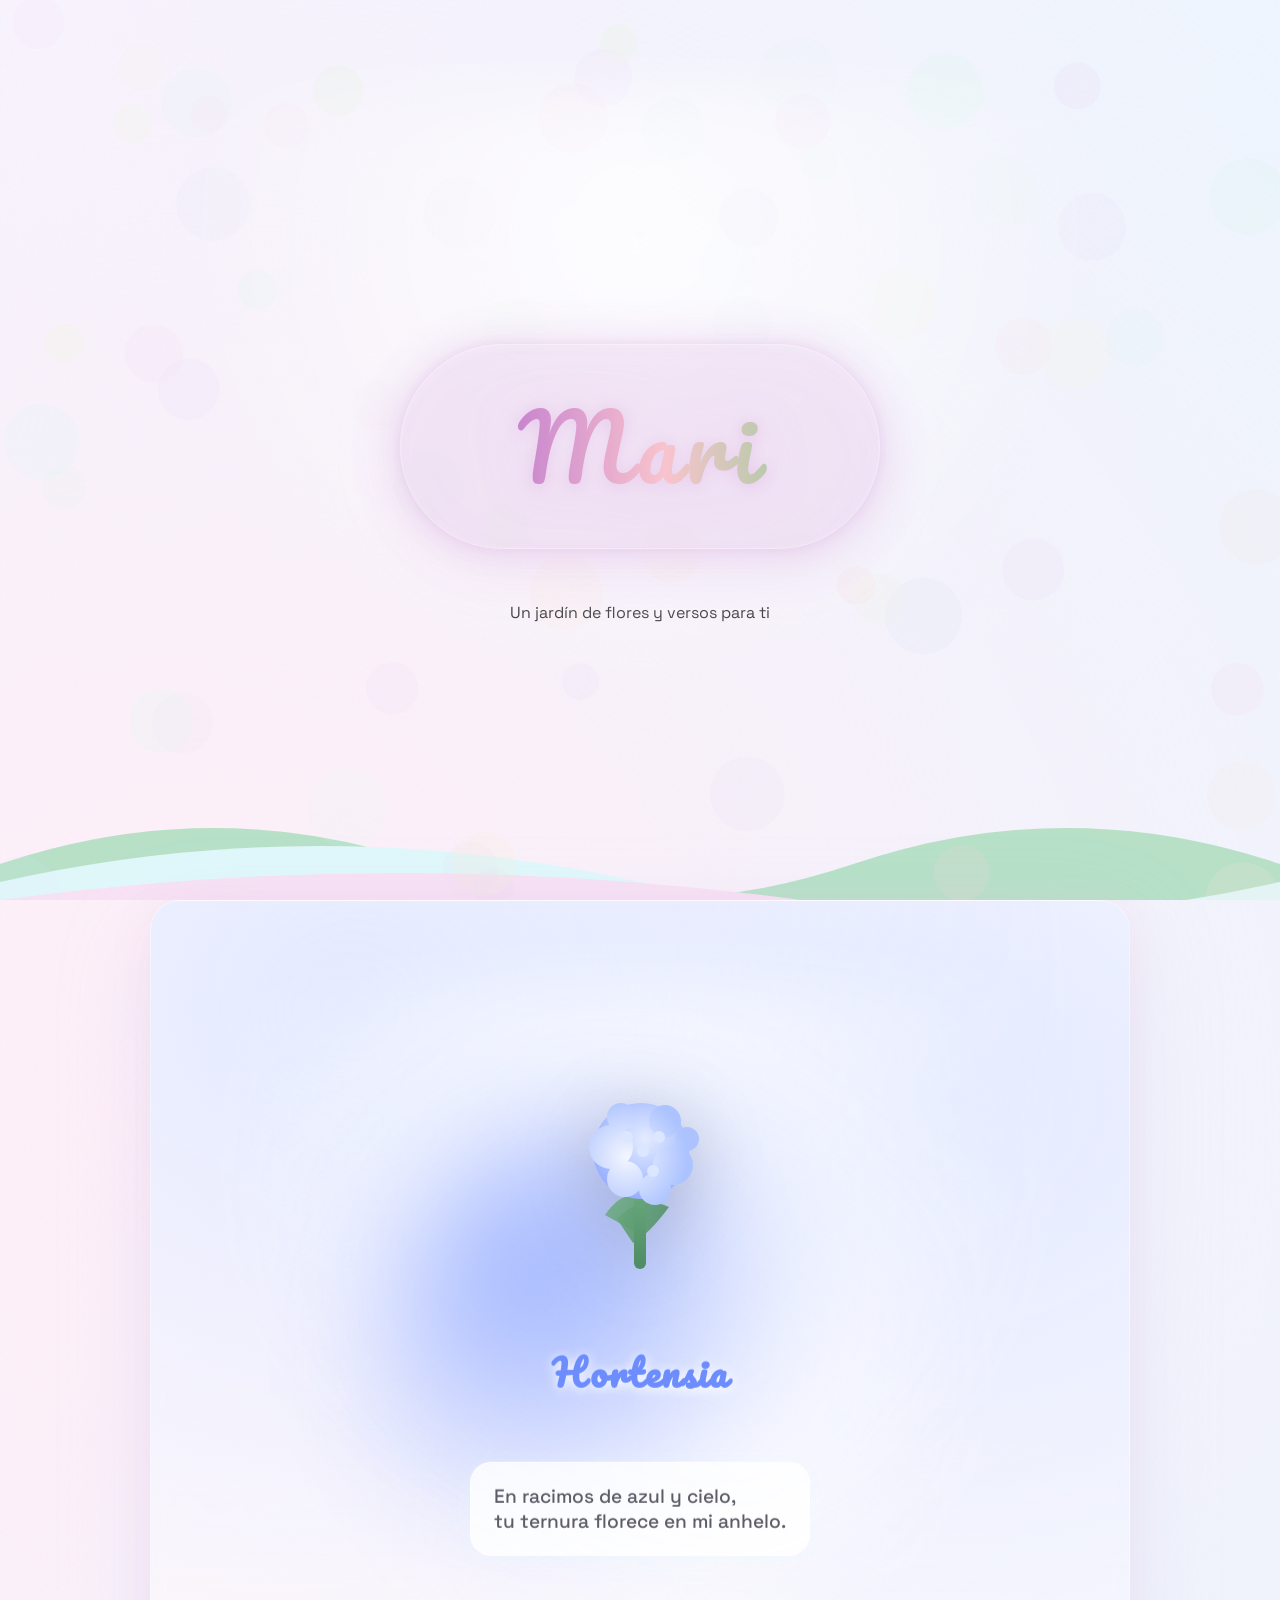
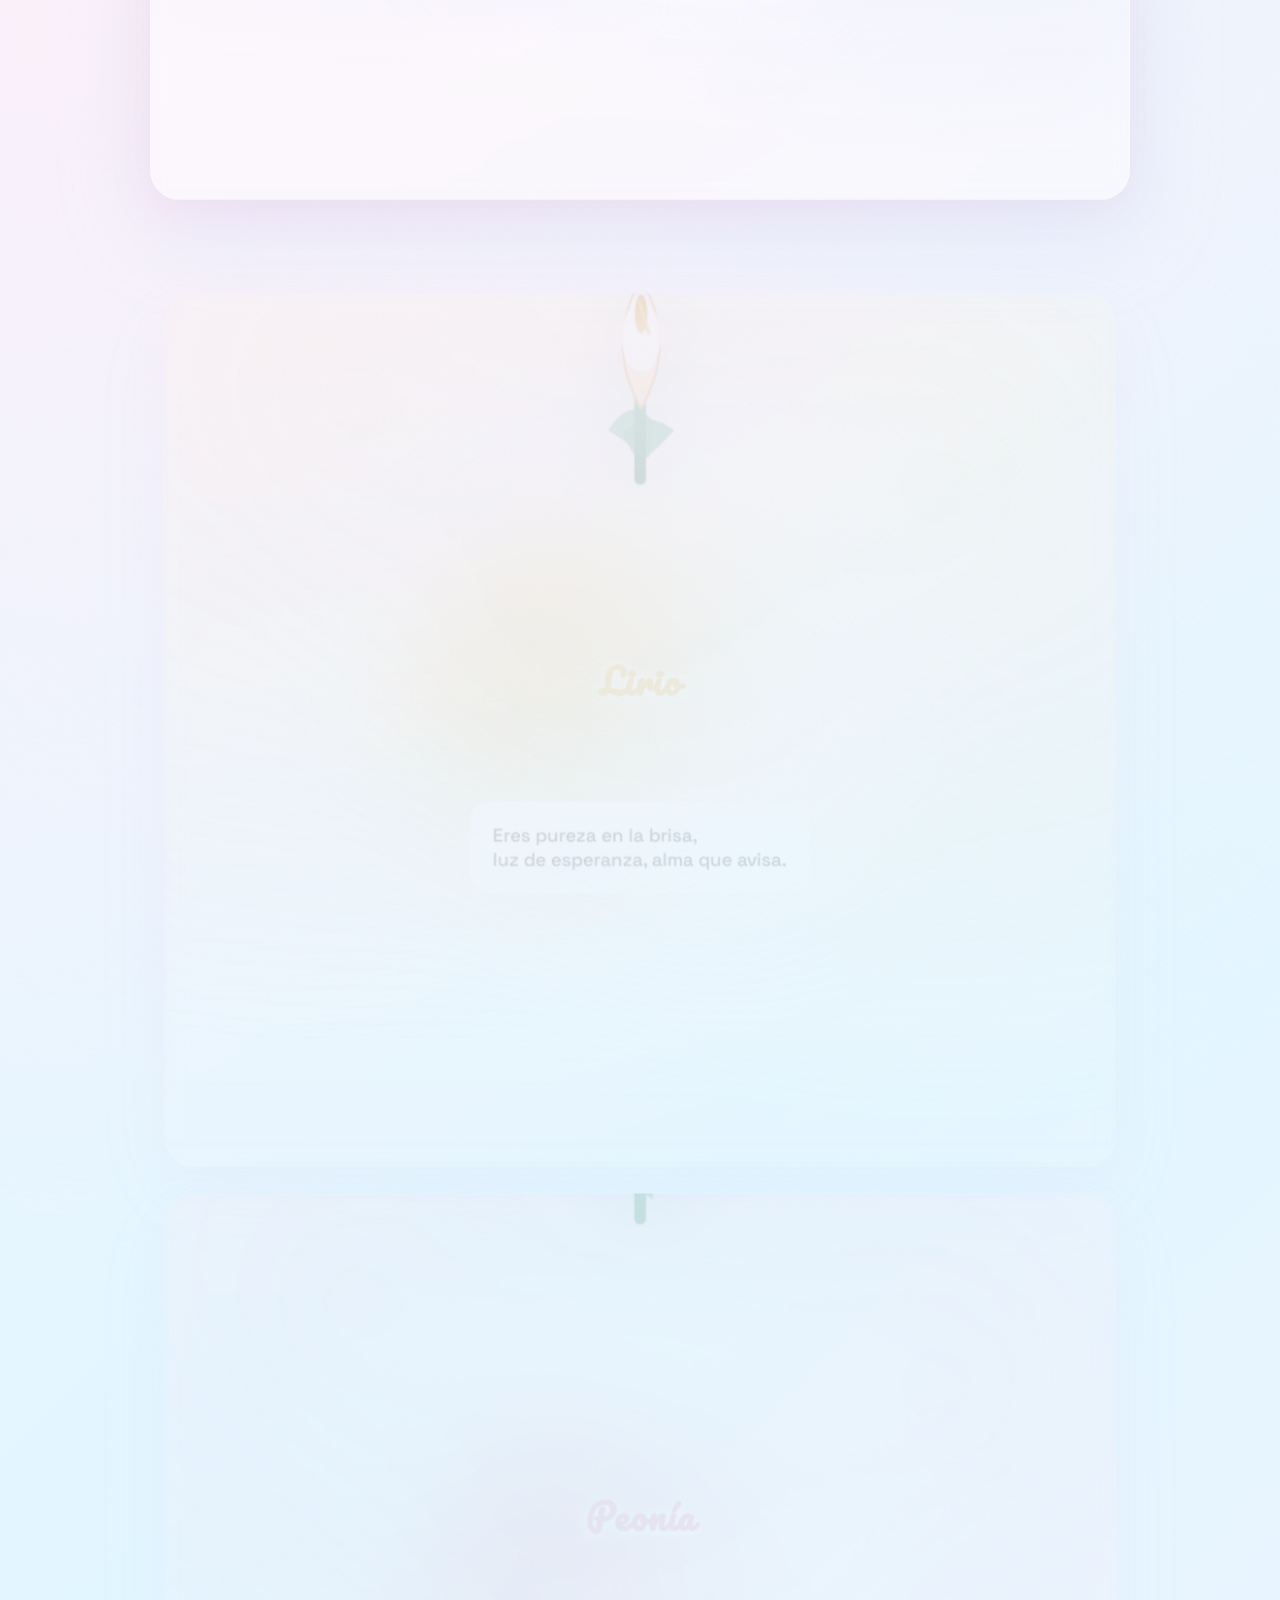
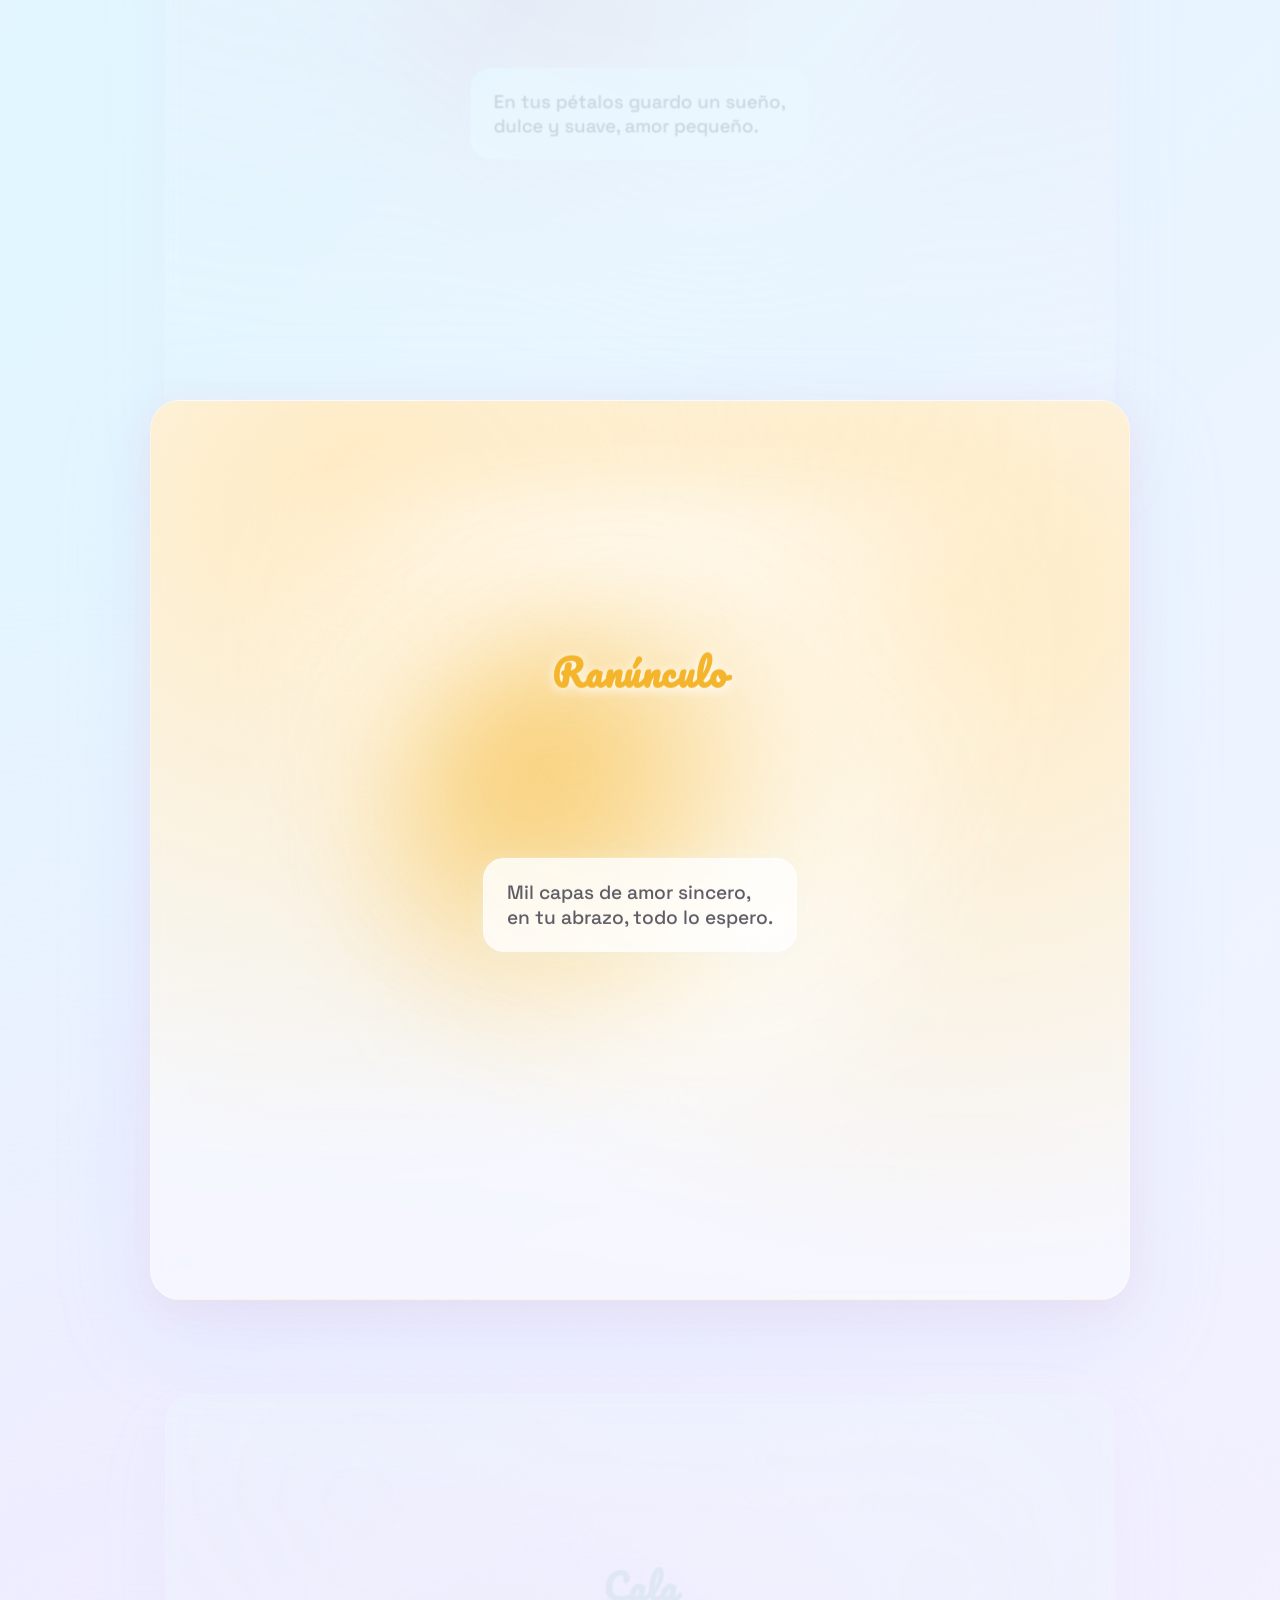
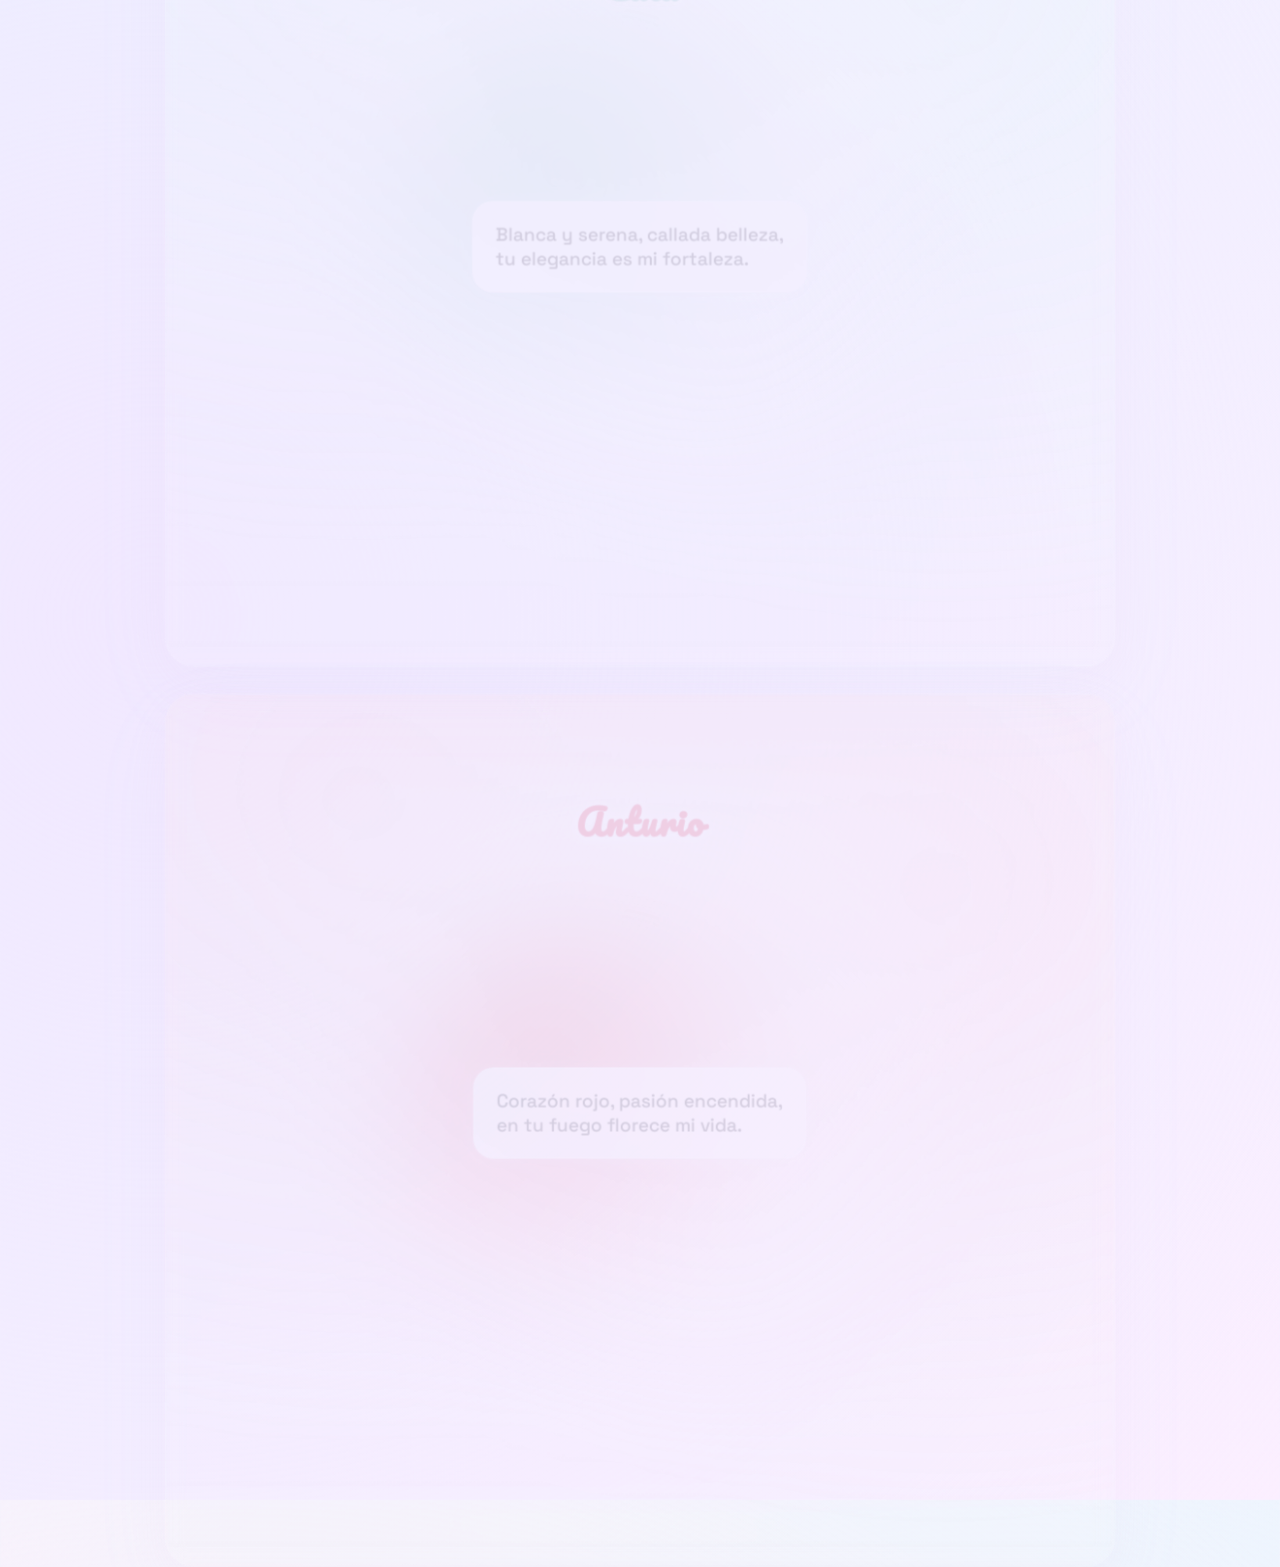
==== commit a642796a: "Corregir rutas de archivos CSS y JavaScript en index.html" ====
--- a/index.html
+++ b/index.html
@@ -4,7 +4,7 @@
     <meta charset="UTF-8">
     <meta name="viewport" content="width=device-width, initial-scale=1.0">
     <title>Mari</title>
-    <link rel="stylesheet" href="../Assets/css/style.css">
+    <link rel="stylesheet" href="Assets/css/style.css">
     <link href="https://fonts.googleapis.com/css2?family=Pacifico&family=Space+Grotesk:wght@400;500;600&display=swap" rel="stylesheet">
 </head>
 <body>
@@ -50,9 +50,9 @@
             <p data-parallax="0.04">Corazón rojo, pasión encendida,<br>en tu fuego florece mi vida.</p>
         </section>
     </main>
-    <script src="../Assets/Js/bg-decor.js"></script>
-    <script src="../Assets/Js/hills-bg.js"></script>
-    <script src="../Assets/Js/flowers-parallax.js"></script>
-    <script src="../Assets/Js/parallax.js"></script>
+    <script src="Assets/Js/bg-decor.js"></script>
+    <script src="Assets/Js/hills-bg.js"></script>
+    <script src="Assets/Js/flowers-parallax.js"></script>
+    <script src="Assets/Js/parallax.js"></script>
 </body>
 </html>
